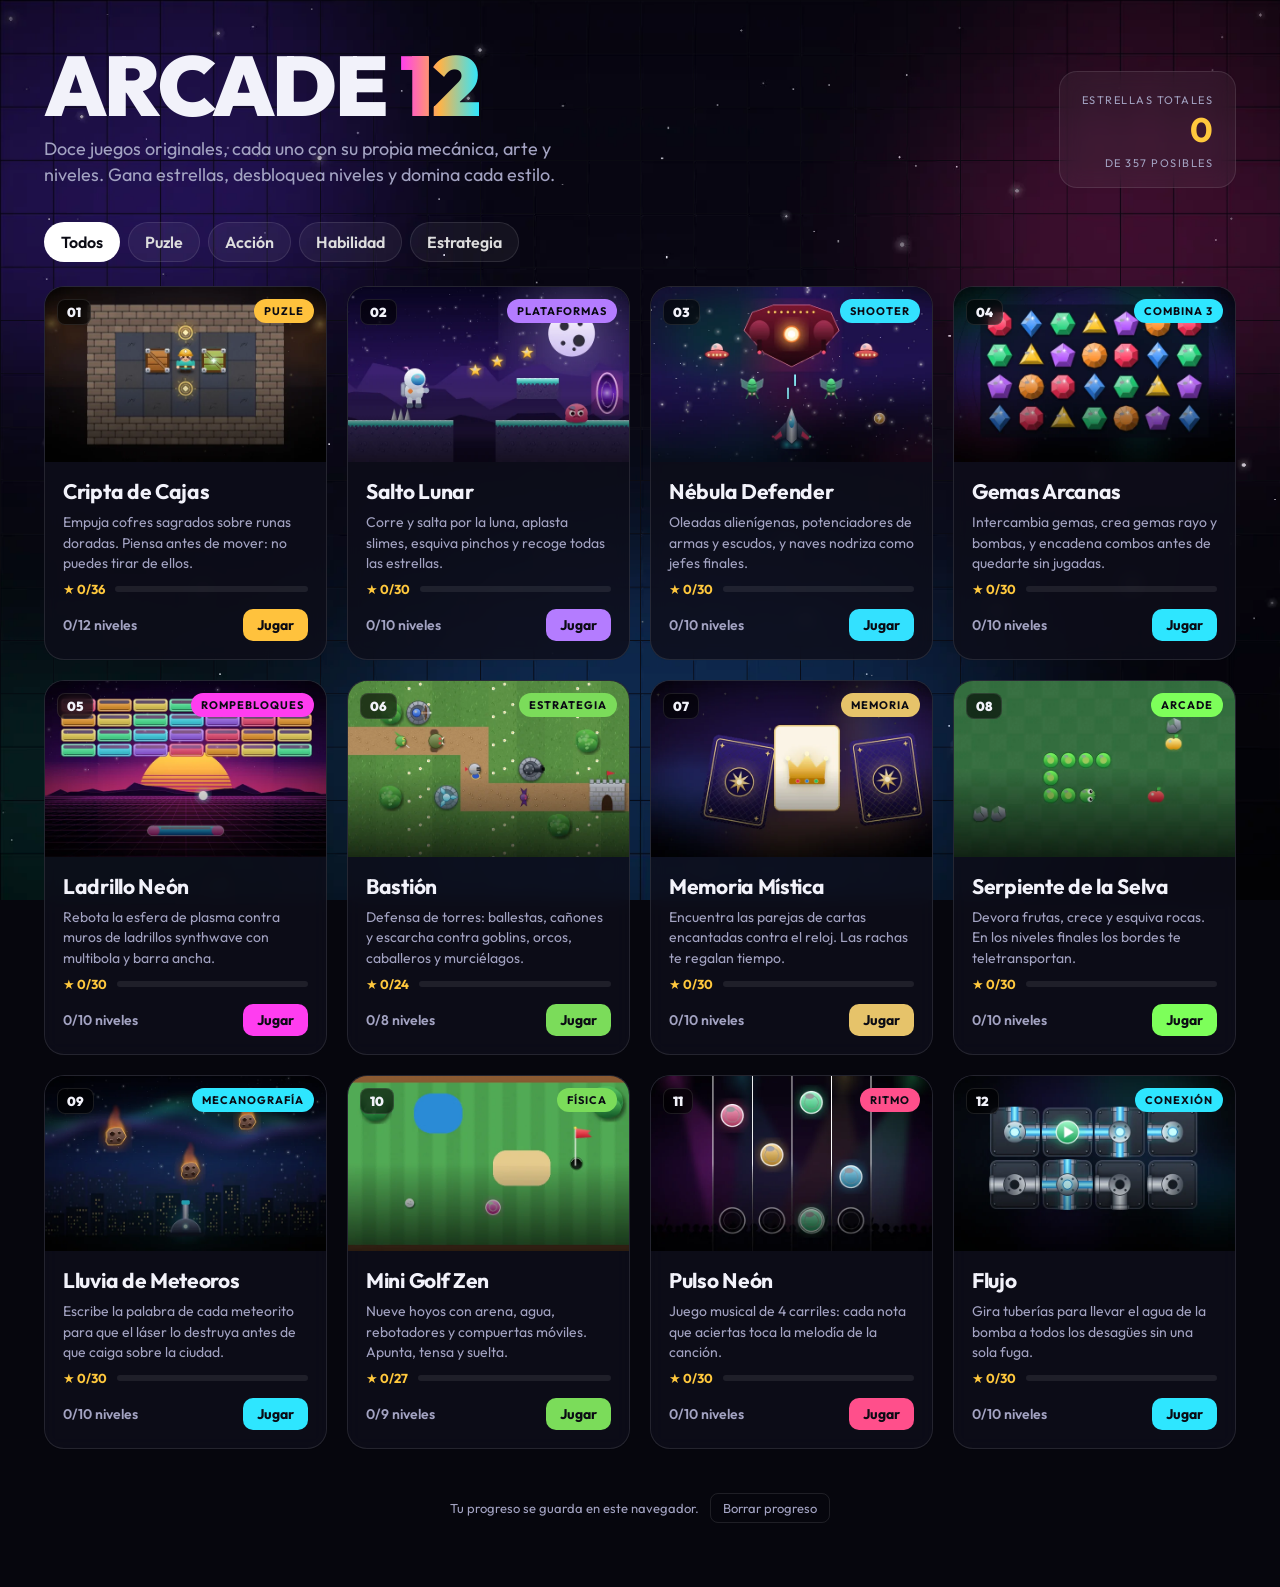
==== index.html @ b1f04f01 "Arcade 12: 12 juegos HTML con arte WebP y niveles" ====
<!doctype html>
<html lang="es">
<head>
<meta charset="utf-8">
<meta name="viewport" content="width=device-width,initial-scale=1">
<title>Arcade 12</title>
<link rel="preconnect" href="https://fonts.googleapis.com"><link rel="preconnect" href="https://fonts.gstatic.com" crossorigin>
<link href="https://fonts.googleapis.com/css2?family=Outfit:wght@400;600;700;800;900&display=swap" rel="stylesheet">
<style>
:root{--bg:#06060d;--line:rgba(255,255,255,.1);--muted:#a3a3c2;--gold:#ffc83d}
*{box-sizing:border-box}
body{margin:0;min-height:100vh;background:#06060d url(assets/hub/bg.webp) center top/cover fixed;color:#f2f2fa;font-family:'Outfit',system-ui,sans-serif}
.wrap{max-width:1240px;margin:0 auto;padding:48px 24px 64px}
header{display:flex;align-items:flex-end;justify-content:space-between;gap:24px;flex-wrap:wrap;margin-bottom:34px}
.logo{font-size:clamp(44px,7vw,84px);font-weight:900;letter-spacing:-2px;line-height:.9;margin:0}
.logo span{background:linear-gradient(90deg,#ff3df0,#ffb347,#2ee6ff);-webkit-background-clip:text;background-clip:text;color:transparent}
.sub{color:var(--muted);font-size:18px;margin:12px 0 0;max-width:560px;line-height:1.45}
.total{background:rgba(255,255,255,.05);border:1px solid var(--line);border-radius:18px;padding:16px 22px;text-align:right;backdrop-filter:blur(10px)}
.total b{display:block;font-size:34px;color:var(--gold)}
.total small{color:var(--muted);letter-spacing:1.5px;text-transform:uppercase;font-size:11px}
.filters{display:flex;gap:8px;flex-wrap:wrap;margin-bottom:24px}
.filters button{font:inherit;font-weight:600;color:#ddd;background:rgba(255,255,255,.05);border:1px solid var(--line);padding:9px 16px;border-radius:999px;cursor:pointer;transition:.15s}
.filters button:hover{color:#fff;border-color:rgba(255,255,255,.3)}
.filters button.on{background:#fff;color:#0b0b14}
.grid{display:grid;grid-template-columns:repeat(auto-fill,minmax(270px,1fr));gap:20px}
.card{position:relative;display:flex;flex-direction:column;border-radius:20px;overflow:hidden;background:rgba(14,14,26,.82);border:1px solid var(--line);text-decoration:none;color:inherit;transition:transform .25s cubic-bezier(.2,1.2,.4,1),box-shadow .25s,border-color .25s;backdrop-filter:blur(8px)}
.card:hover{transform:translateY(-6px);border-color:var(--c);box-shadow:0 24px 60px rgba(0,0,0,.5),0 0 0 1px var(--c),0 0 40px color-mix(in srgb,var(--c) 30%,transparent)}
.thumb{position:relative;aspect-ratio:16/10;overflow:hidden}
.thumb img{width:100%;height:100%;object-fit:cover;display:block;transition:transform .5s}
.card:hover .thumb img{transform:scale(1.06)}
.num{position:absolute;top:12px;left:12px;font-weight:900;font-size:13px;background:rgba(0,0,0,.6);border:1px solid var(--line);padding:4px 9px;border-radius:8px;backdrop-filter:blur(6px)}
.tag{position:absolute;top:12px;right:12px;font-size:11px;font-weight:700;letter-spacing:1px;text-transform:uppercase;color:#0b0b14;background:var(--c);padding:5px 10px;border-radius:999px}
.body{padding:16px 18px 18px;display:flex;flex-direction:column;gap:8px;flex:1}
.body h3{margin:0;font-size:21px;letter-spacing:-.3px}
.body p{margin:0;color:var(--muted);font-size:14px;line-height:1.45;flex:1}
.prog{display:flex;align-items:center;gap:10px;font-size:13px;color:var(--gold);font-weight:700}
.bar{flex:1;height:6px;border-radius:4px;background:rgba(255,255,255,.08);overflow:hidden}
.bar i{display:block;height:100%;background:linear-gradient(90deg,var(--c),#fff)}
.play{margin-top:4px;display:flex;justify-content:space-between;align-items:center;font-weight:700;font-size:14px}
.play span:last-child{background:var(--c);color:#0b0b14;padding:7px 14px;border-radius:10px}
footer{margin-top:44px;color:var(--muted);font-size:13px;text-align:center}
footer button{font:inherit;color:var(--muted);background:none;border:1px solid var(--line);border-radius:8px;padding:6px 12px;cursor:pointer;margin-left:8px}
@media (max-width:600px){.wrap{padding:28px 16px 48px}.total{text-align:left}}
</style>
</head>
<body>
<div class="wrap">
  <header>
    <div>
      <h1 class="logo">ARCADE <span>12</span></h1>
      <p class="sub">Doce juegos originales, cada uno con su propia mecánica, arte y niveles. Gana estrellas, desbloquea niveles y domina cada estilo.</p>
    </div>
    <div class="total"><small>Estrellas totales</small><b id="total">0</b><small id="totalOf"></small></div>
  </header>
  <nav class="filters" id="filters"></nav>
  <main class="grid" id="grid"></main>
  <footer>Tu progreso se guarda en este navegador. <button id="reset">Borrar progreso</button></footer>
</div>
<script>
'use strict';
const GAMES = [
  { id: 'cripta', title: 'Cripta de Cajas', genre: 'Puzle', cat: 'Puzle', levels: 12, c: '#ffc23d', d: 'Empuja cofres sagrados sobre runas doradas. Piensa antes de mover: no puedes tirar de ellos.' },
  { id: 'lunar', title: 'Salto Lunar', genre: 'Plataformas', cat: 'Acción', levels: 10, c: '#b47cff', d: 'Corre y salta por la luna, aplasta slimes, esquiva pinchos y recoge todas las estrellas.' },
  { id: 'nebula', title: 'Nébula Defender', genre: 'Shooter', cat: 'Acción', levels: 10, c: '#33e1ff', d: 'Oleadas alienígenas, potenciadores de armas y escudos, y naves nodriza como jefes finales.' },
  { id: 'gemas', title: 'Gemas Arcanas', genre: 'Combina 3', cat: 'Puzle', levels: 10, c: '#2ee6ff', d: 'Intercambia gemas, crea gemas rayo y bombas, y encadena combos antes de quedarte sin jugadas.' },
  { id: 'neon', title: 'Ladrillo Neón', genre: 'Rompebloques', cat: 'Habilidad', levels: 10, c: '#ff3df0', d: 'Rebota la esfera de plasma contra muros de ladrillos synthwave con multibola y barra ancha.' },
  { id: 'bastion', title: 'Bastión', genre: 'Estrategia', cat: 'Estrategia', levels: 8, c: '#7bdc5a', d: 'Defensa de torres: ballestas, cañones y escarcha contra goblins, orcos, caballeros y murciélagos.' },
  { id: 'memoria', title: 'Memoria Mística', genre: 'Memoria', cat: 'Puzle', levels: 10, c: '#e6c36a', d: 'Encuentra las parejas de cartas encantadas contra el reloj. Las rachas te regalan tiempo.' },
  { id: 'serpiente', title: 'Serpiente de la Selva', genre: 'Arcade', cat: 'Habilidad', levels: 10, c: '#7dff5a', d: 'Devora frutas, crece y esquiva rocas. En los niveles finales los bordes te teletransportan.' },
  { id: 'teclado', title: 'Lluvia de Meteoros', genre: 'Mecanografía', cat: 'Habilidad', levels: 10, c: '#2ee6ff', d: 'Escribe la palabra de cada meteorito para que el láser lo destruya antes de que caiga sobre la ciudad.' },
  { id: 'golf', title: 'Mini Golf Zen', genre: 'Física', cat: 'Habilidad', levels: 9, c: '#7bdc5a', d: 'Nueve hoyos con arena, agua, rebotadores y compuertas móviles. Apunta, tensa y suelta.' },
  { id: 'pulso', title: 'Pulso Neón', genre: 'Ritmo', cat: 'Acción', levels: 10, c: '#ff4f8b', d: 'Juego musical de 4 carriles: cada nota que aciertas toca la melodía de la canción.' },
  { id: 'flujo', title: 'Flujo', genre: 'Conexión', cat: 'Puzle', levels: 10, c: '#2ee6ff', d: 'Gira tuberías para llevar el agua de la bomba a todos los desagües sin una sola fuga.' }
];
const read = () => { try { return JSON.parse(localStorage.getItem('arcade12.progress.v1')) || {}; } catch (e) { return {}; } };
let filter = 'Todos';
function render() {
  const prog = read(); let total = 0, max = 0;
  const grid = document.getElementById('grid'); grid.innerHTML = '';
  GAMES.forEach((g, i) => {
    const p = prog[g.id] || {}, stars = Object.values(p.stars || {}).reduce((a, b) => a + b, 0);
    total += stars; max += g.levels * 3;
    if (filter !== 'Todos' && g.cat !== filter) return;
    const a = document.createElement('a'); a.className = 'card'; a.href = `games/${g.id}.html`; a.style.setProperty('--c', g.c);
    const done = Math.min(g.levels, (p.unlocked || 1) - 1);
    a.innerHTML = `<div class="thumb"><img src="assets/covers/${g.id}.webp" alt="" loading="lazy"><span class="num">${String(i + 1).padStart(2, '0')}</span><span class="tag">${g.genre}</span></div>
      <div class="body"><h3>${g.title}</h3><p>${g.d}</p>
      <div class="prog">★ ${stars}/${g.levels * 3}<div class="bar"><i style="width:${stars / (g.levels * 3) * 100}%"></i></div></div>
      <div class="play"><span style="color:var(--muted);font-weight:600">${done}/${g.levels} niveles</span><span>${done ? 'Continuar' : 'Jugar'}</span></div></div>`;
    grid.append(a);
  });
  document.getElementById('total').textContent = total;
  document.getElementById('totalOf').textContent = `de ${max} posibles`;
}
const cats = ['Todos', ...new Set(GAMES.map(g => g.cat))];
const nav = document.getElementById('filters');
cats.forEach(c => { const b = document.createElement('button'); b.textContent = c; b.className = c === filter ? 'on' : ''; b.onclick = () => { filter = c; [...nav.children].forEach(x => x.className = x === b ? 'on' : ''); render(); }; nav.append(b); });
document.getElementById('reset').onclick = () => { if (confirm('¿Borrar todo el progreso y las estrellas?')) { try { localStorage.removeItem('arcade12.progress.v1'); } catch (e) { } render(); } };
addEventListener('pageshow', render);
render();
</script>
</body>
</html>
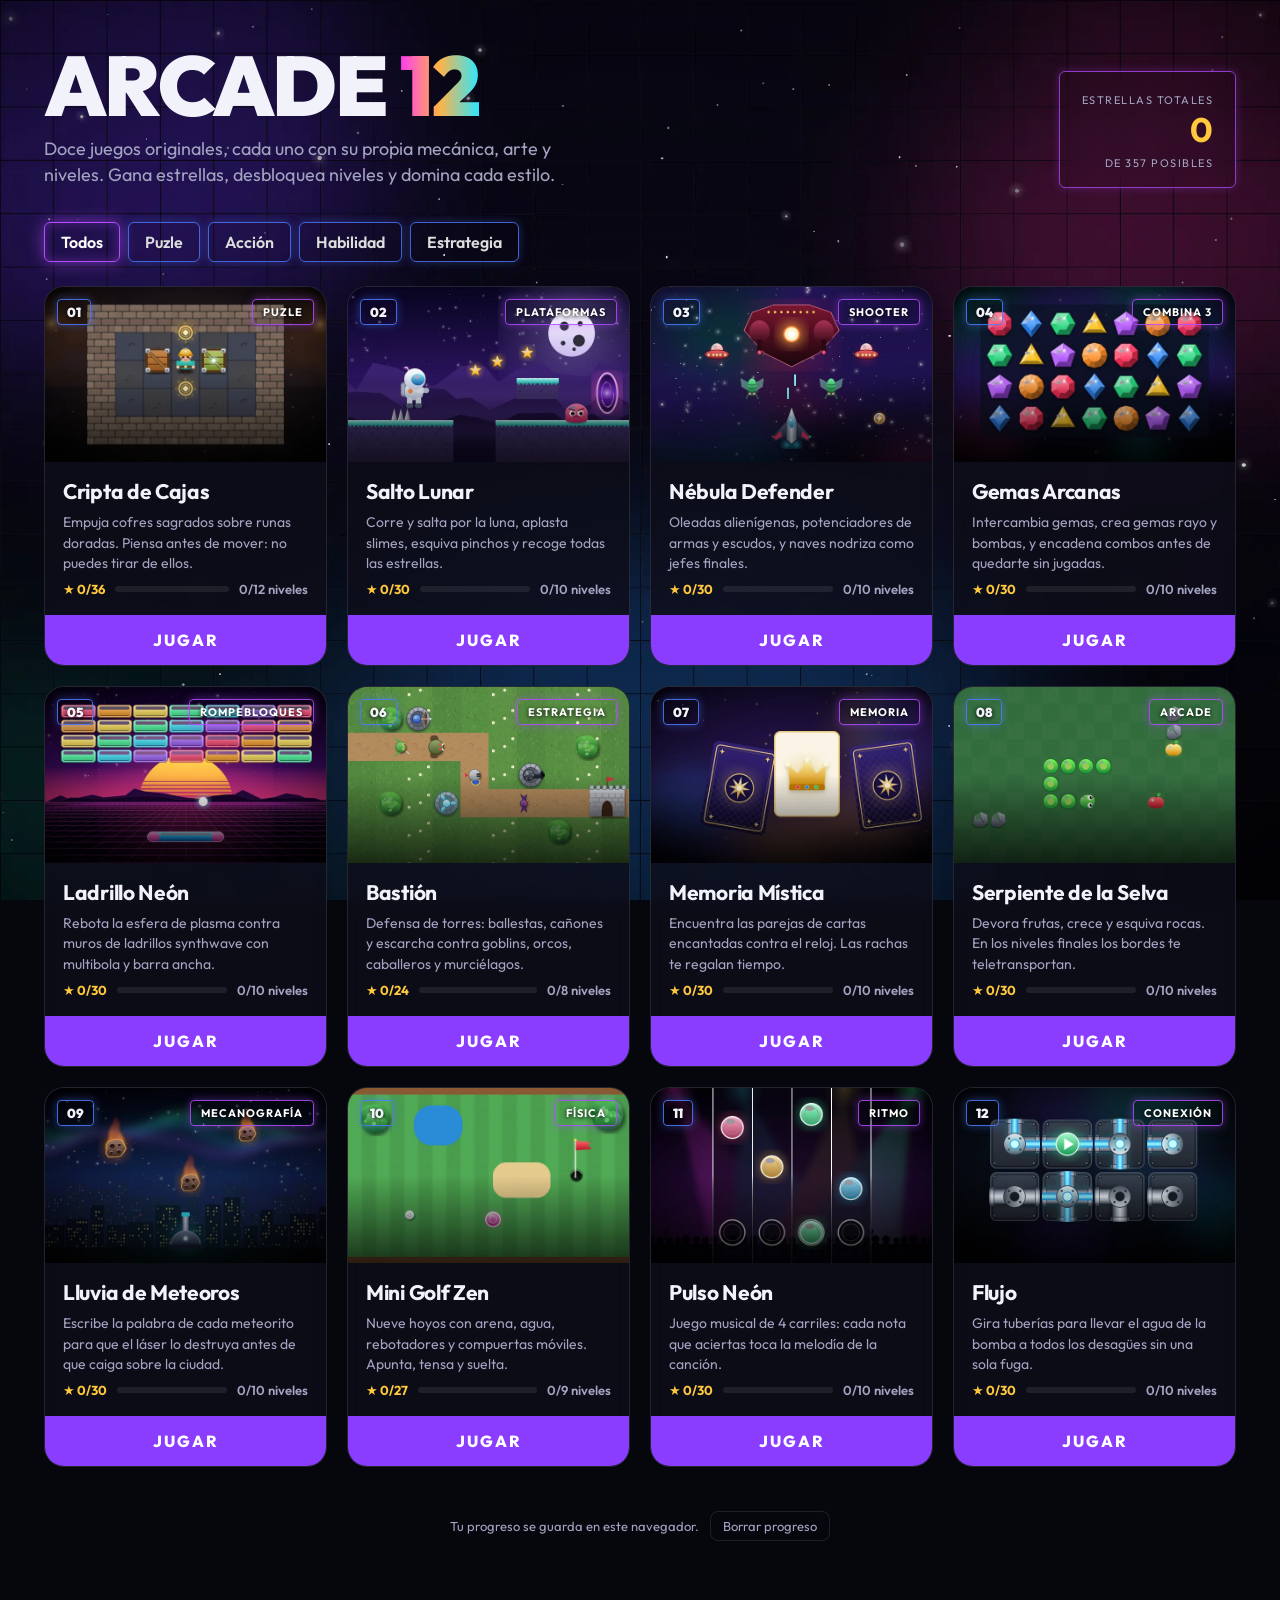
==== commit bfa5e821: "Estilo holográfico: cajas de esquinas rectas con borde neón y botón Jugar a todo el ancho Co-Authore" ====
--- a/index.html
+++ b/index.html
@@ -7,7 +7,7 @@
 <link rel="preconnect" href="https://fonts.googleapis.com"><link rel="preconnect" href="https://fonts.gstatic.com" crossorigin>
 <link href="https://fonts.googleapis.com/css2?family=Outfit:wght@400;600;700;800;900&display=swap" rel="stylesheet">
 <style>
-:root{--bg:#06060d;--line:rgba(255,255,255,.1);--muted:#a3a3c2;--gold:#ffc83d}
+:root{--holo:#b14dff;--holo-blue:#4d7cff;--bg:#06060d;--line:rgba(255,255,255,.1);--muted:#a3a3c2;--gold:#ffc83d}
 *{box-sizing:border-box}
 body{margin:0;min-height:100vh;background:#06060d url(assets/hub/bg.webp) center top/cover fixed;color:#f2f2fa;font-family:'Outfit',system-ui,sans-serif}
 .wrap{max-width:1240px;margin:0 auto;padding:48px 24px 64px}
@@ -15,29 +15,30 @@
 .logo{font-size:clamp(44px,7vw,84px);font-weight:900;letter-spacing:-2px;line-height:.9;margin:0}
 .logo span{background:linear-gradient(90deg,#ff3df0,#ffb347,#2ee6ff);-webkit-background-clip:text;background-clip:text;color:transparent}
 .sub{color:var(--muted);font-size:18px;margin:12px 0 0;max-width:560px;line-height:1.45}
-.total{background:rgba(255,255,255,.05);border:1px solid var(--line);border-radius:18px;padding:16px 22px;text-align:right;backdrop-filter:blur(10px)}
+.total{background:transparent;border:1px solid color-mix(in srgb,var(--holo) 75%,transparent);box-shadow:0 0 10px color-mix(in srgb,var(--holo) 28%,transparent);border-radius:6px;padding:16px 22px;text-align:right;backdrop-filter:blur(10px)}
 .total b{display:block;font-size:34px;color:var(--gold)}
 .total small{color:var(--muted);letter-spacing:1.5px;text-transform:uppercase;font-size:11px}
 .filters{display:flex;gap:8px;flex-wrap:wrap;margin-bottom:24px}
-.filters button{font:inherit;font-weight:600;color:#ddd;background:rgba(255,255,255,.05);border:1px solid var(--line);padding:9px 16px;border-radius:999px;cursor:pointer;transition:.15s}
-.filters button:hover{color:#fff;border-color:rgba(255,255,255,.3)}
-.filters button.on{background:#fff;color:#0b0b14}
+.filters button{font:inherit;font-weight:600;color:#ddd;background:transparent;border:1px solid color-mix(in srgb,var(--holo-blue) 80%,transparent);box-shadow:0 0 10px color-mix(in srgb,var(--holo-blue) 30%,transparent);padding:9px 16px;border-radius:6px;cursor:pointer;transition:.15s}
+.filters button:hover{color:#fff;border-color:var(--holo-blue);box-shadow:0 0 16px color-mix(in srgb,var(--holo-blue) 55%,transparent)}
+.filters button.on{color:#fff;border-color:var(--holo);box-shadow:0 0 16px color-mix(in srgb,var(--holo) 60%,transparent),inset 0 0 12px color-mix(in srgb,var(--holo) 35%,transparent)}
 .grid{display:grid;grid-template-columns:repeat(auto-fill,minmax(270px,1fr));gap:20px}
 .card{position:relative;display:flex;flex-direction:column;border-radius:20px;overflow:hidden;background:rgba(14,14,26,.82);border:1px solid var(--line);text-decoration:none;color:inherit;transition:transform .25s cubic-bezier(.2,1.2,.4,1),box-shadow .25s,border-color .25s;backdrop-filter:blur(8px)}
 .card:hover{transform:translateY(-6px);border-color:var(--c);box-shadow:0 24px 60px rgba(0,0,0,.5),0 0 0 1px var(--c),0 0 40px color-mix(in srgb,var(--c) 30%,transparent)}
 .thumb{position:relative;aspect-ratio:16/10;overflow:hidden}
 .thumb img{width:100%;height:100%;object-fit:cover;display:block;transition:transform .5s}
 .card:hover .thumb img{transform:scale(1.06)}
-.num{position:absolute;top:12px;left:12px;font-weight:900;font-size:13px;background:rgba(0,0,0,.6);border:1px solid var(--line);padding:4px 9px;border-radius:8px;backdrop-filter:blur(6px)}
-.tag{position:absolute;top:12px;right:12px;font-size:11px;font-weight:700;letter-spacing:1px;text-transform:uppercase;color:#0b0b14;background:var(--c);padding:5px 10px;border-radius:999px}
-.body{padding:16px 18px 18px;display:flex;flex-direction:column;gap:8px;flex:1}
+.num{position:absolute;top:12px;left:12px;font-weight:900;font-size:13px;background:transparent;border:1px solid color-mix(in srgb,var(--holo-blue) 85%,transparent);box-shadow:0 0 10px color-mix(in srgb,var(--holo-blue) 40%,transparent);padding:4px 9px;border-radius:4px;text-shadow:0 1px 4px #000}
+.tag{position:absolute;top:12px;right:12px;font-size:11px;font-weight:700;letter-spacing:1px;text-transform:uppercase;color:#fff;background:transparent;border:1px solid color-mix(in srgb,var(--holo) 85%,transparent);box-shadow:0 0 10px color-mix(in srgb,var(--holo) 40%,transparent);padding:5px 10px;border-radius:4px;text-shadow:0 1px 4px #000}
+.body{padding:16px 18px 0;display:flex;flex-direction:column;gap:8px;flex:1}
 .body h3{margin:0;font-size:21px;letter-spacing:-.3px}
 .body p{margin:0;color:var(--muted);font-size:14px;line-height:1.45;flex:1}
 .prog{display:flex;align-items:center;gap:10px;font-size:13px;color:var(--gold);font-weight:700}
 .bar{flex:1;height:6px;border-radius:4px;background:rgba(255,255,255,.08);overflow:hidden}
 .bar i{display:block;height:100%;background:linear-gradient(90deg,var(--c),#fff)}
-.play{margin-top:4px;display:flex;justify-content:space-between;align-items:center;font-weight:700;font-size:14px}
-.play span:last-child{background:var(--c);color:#0b0b14;padding:7px 14px;border-radius:10px}
+.lvls{color:var(--muted);font-weight:600;font-size:13px}
+.play{margin:10px -18px 0;display:block;text-align:center;background:#8b3dff;color:#fff;font-weight:800;font-size:16px;letter-spacing:2px;text-transform:uppercase;padding:15px 18px;transition:filter .2s,box-shadow .2s}
+.card:hover .play{filter:brightness(1.15);box-shadow:0 0 24px color-mix(in srgb,#8b3dff 70%,transparent)}
 footer{margin-top:44px;color:var(--muted);font-size:13px;text-align:center}
 footer button{font:inherit;color:var(--muted);background:none;border:1px solid var(--line);border-radius:8px;padding:6px 12px;cursor:pointer;margin-left:8px}
 @media (max-width:600px){.wrap{padding:28px 16px 48px}.total{text-align:left}}
@@ -85,8 +86,8 @@
     const done = Math.min(g.levels, (p.unlocked || 1) - 1);
     a.innerHTML = `<div class="thumb"><img src="assets/covers/${g.id}.webp" alt="" loading="lazy"><span class="num">${String(i + 1).padStart(2, '0')}</span><span class="tag">${g.genre}</span></div>
       <div class="body"><h3>${g.title}</h3><p>${g.d}</p>
-      <div class="prog">★ ${stars}/${g.levels * 3}<div class="bar"><i style="width:${stars / (g.levels * 3) * 100}%"></i></div></div>
-      <div class="play"><span style="color:var(--muted);font-weight:600">${done}/${g.levels} niveles</span><span>${done ? 'Continuar' : 'Jugar'}</span></div></div>`;
+      <div class="prog">★ ${stars}/${g.levels * 3}<div class="bar"><i style="width:${stars / (g.levels * 3) * 100}%"></i></div><span class="lvls">${done}/${g.levels} niveles</span></div>
+      <div class="play">${done ? 'Continuar' : 'Jugar'}</div></div>`;
     grid.append(a);
   });
   document.getElementById('total').textContent = total;
